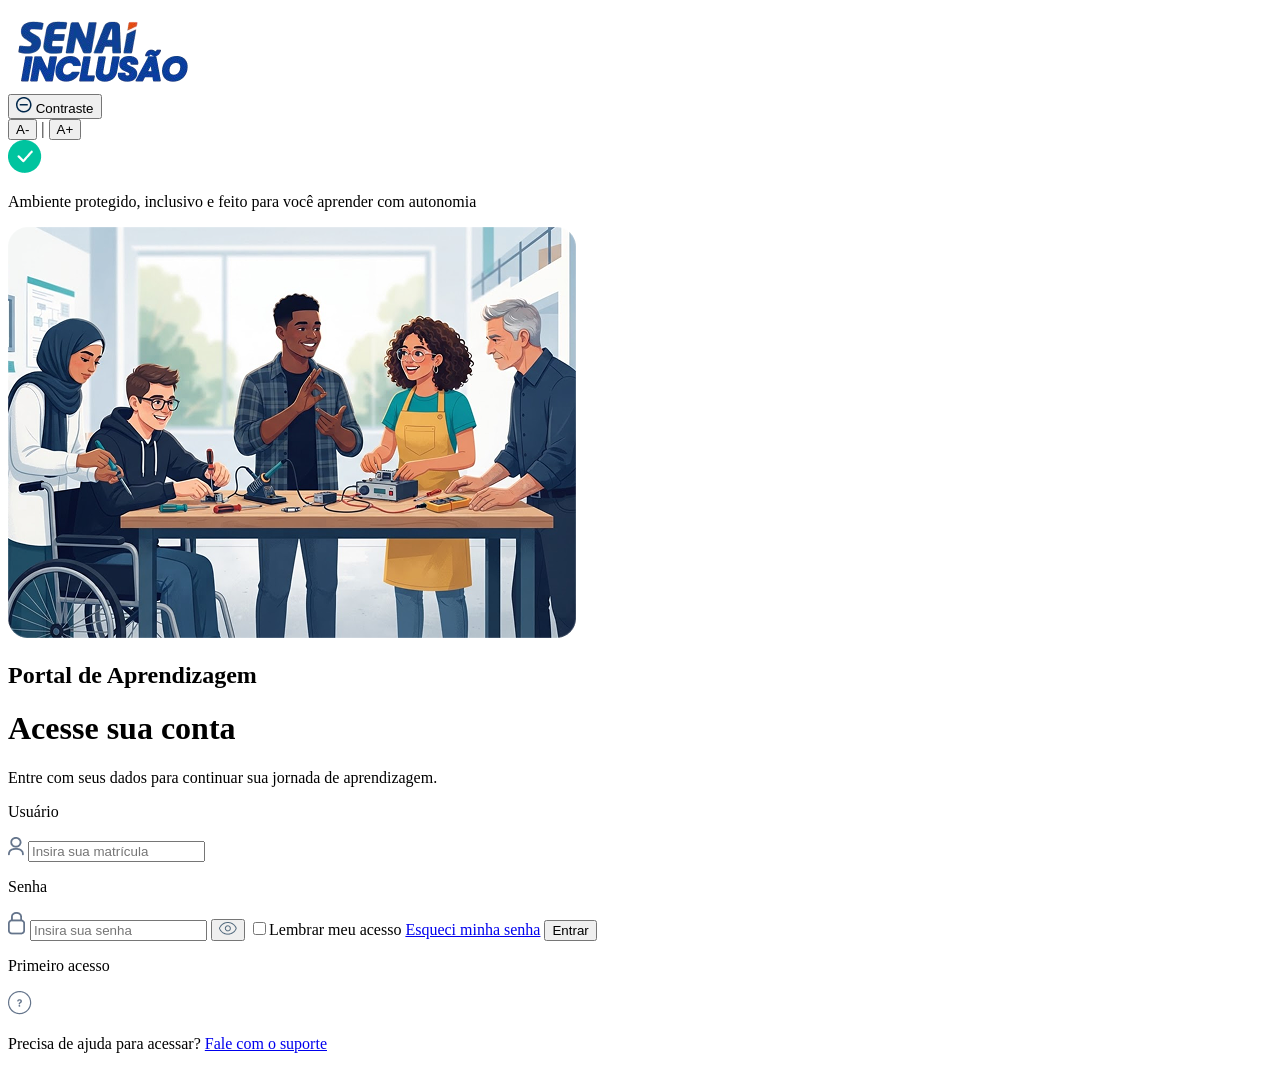
==== index.html @ d4640321 "Rename login.html to index.html objective: make the site work" ====
<!DOCTYPE html>
<html lang="pt-BR">
<head>
    <meta charset="UTF-8">
    <meta name="viewport" content="width=device-width, initial-scale=1.0">
    <link rel="stylesheet" href="style.css">
    <link rel="icon" href="assets/page-icon.png">
    <title>Login | Senai Inclusão</title>
</head>
<body>
    <header><!--Cabeçalho da logo + botões de acessibilidade-->
        
        <div> <!--Logo-->
            <img src="assets/large-icon.png" alt="SENAI Inclusão">
        </div>
        
        <div> <!--Botões de acessibilidade-->
        
            <button> <!--Contraste-->
                <img src="assets/contrast-icon.png" alt="Botão de Contraste">
                Contraste 
            </button>
        
            <div> <!--Botão de diminuir e de aumentar fonte-->
                <button>A-</button> | <button>A+</button>
            </div>
        
        </div>

    </header>

    <main>

        <div> <!--alguma coisa dizendo que o ambiente é seguro-->
            <div> <!--mensagem bonitinha + check-->
                <img src="assets/check.png" alt="Símbolo verde de check">
                <p id="Ambiente-protegido">Ambiente protegido, inclusivo e feito para você aprender com autonomia</p>
            </div>
            <img src="assets/alunos-login-page.png" alt="Alunos diversos interagindo entre si"> <!--imagem bonitinha proposta-->
        </div>

        <div> <!--área para fazer o login-->
            <h2>Portal de Aprendizagem</h2>
            <h1>Acesse sua conta</h1>
            <p>Entre com seus dados para continuar sua jornada de aprendizagem.</p>
            
            <form action="">
            <p>Usuário</p>
            <label for="Usuario">
                <img src="assets/user.png" alt="Bonequinho de usuário">
                <input type="text" placeholder="Insira sua matrícula">
            </label>
            
            <p>Senha</p>
            <label for="Senha">
                <img src="assets/locker.png" alt="Cadeado">
                <input type="text" placeholder="Insira sua senha">
                <button><img src="assets/eye.png" alt="Ver senha"></button>
            </label>
            
            <label for="Lembrar-acesso">
                <input type="checkbox">Lembrar meu acesso
            </label>
            
            <a href="inserir pagina de senha">Esqueci minha senha</a>
            
            <button type="submit">Entrar</button>
            </form>

            <p>Primeiro acesso</p> <!--add tracinhos de cada lado-->
            <img src="assets/question.png">
            <p>Precisa de ajuda para acessar? <a href="uma tela de suporte">Fale com o suporte</a></p>

        </div>

    </main>
</body>
</html>

<!--devo fazer as telas mobile13 e web04->
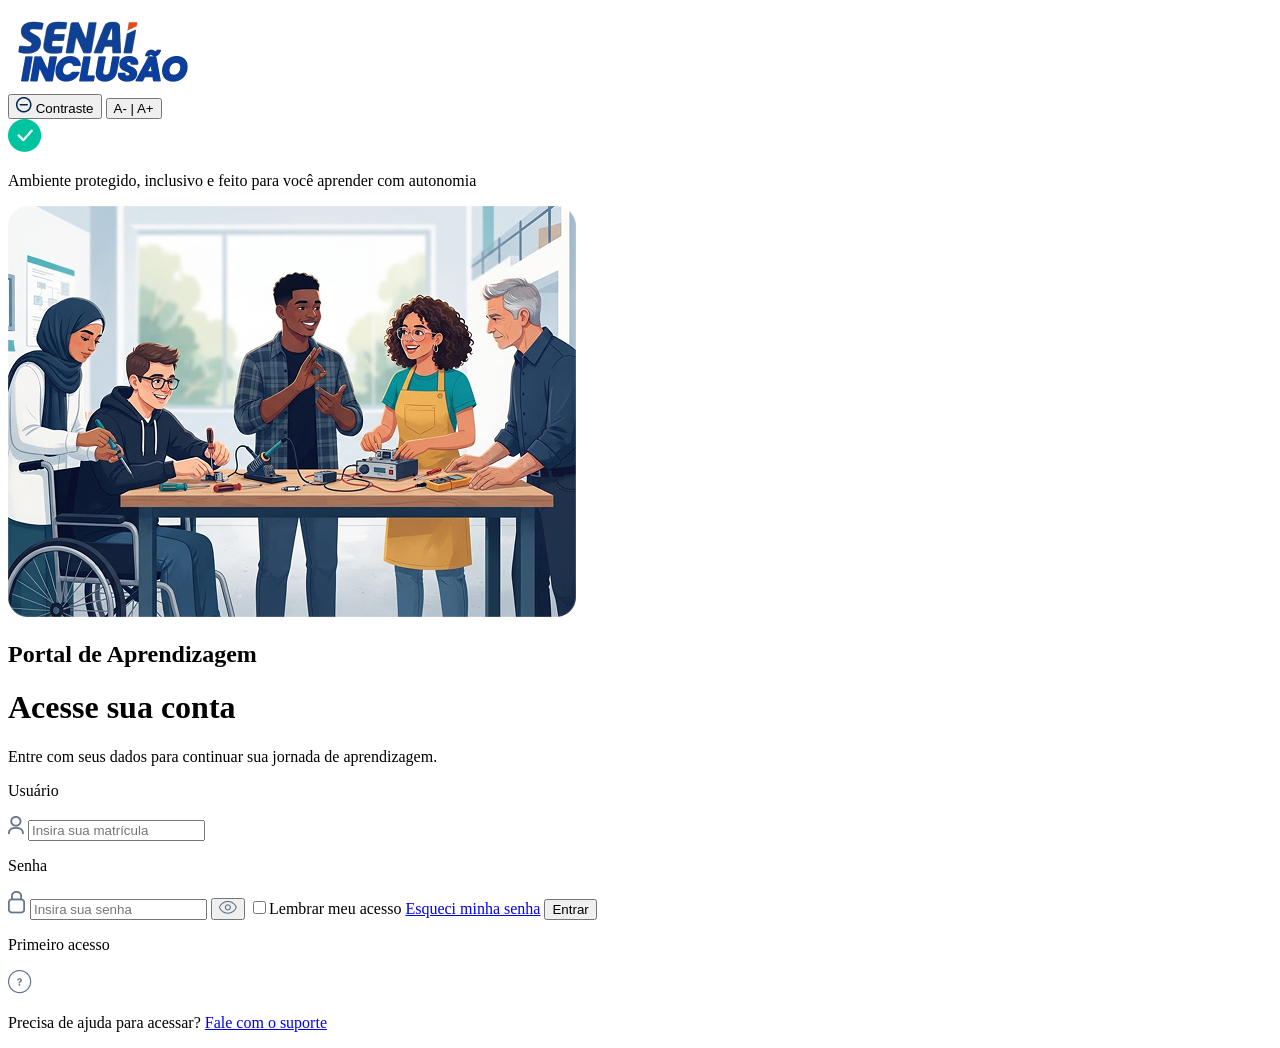
==== commit 7149ccfe: "Index update (switching id's to classes and aligning to the CSS)" ====
--- a/index.html
+++ b/index.html
@@ -10,36 +10,33 @@
 <body>
     <header><!--Cabeçalho da logo + botões de acessibilidade-->
         
-        <div> <!--Logo-->
-            <img src="assets/large-icon.png" alt="SENAI Inclusão">
-        </div>
+        <!--Logo-->
+        <img src="assets/large-icon.png" alt="SENAI Inclusão" class="logo">
         
-        <div> <!--Botões de acessibilidade-->
+        <div class="buttons"> <!--Botões de acessibilidade-->
         
-            <button> <!--Contraste-->
+            <button onclick="" id="contraste"> <!--Contraste-->
                 <img src="assets/contrast-icon.png" alt="Botão de Contraste">
                 Contraste 
             </button>
-        
-            <div> <!--Botão de diminuir e de aumentar fonte-->
-                <button>A-</button> | <button>A+</button>
-            </div>
-        
+            
+            <!--Botão de diminuir e de aumentar fonte--> <!--A+ tem que ser Aa pq A+ n pega em css-->
+            <button class="alter-font"> <a onclick="" id="A-">A-</a> | <a onclick="" id="Aa">A+</a></button>
+            
         </div>
-
     </header>
 
     <main>
 
-        <div> <!--alguma coisa dizendo que o ambiente é seguro-->
-            <div> <!--mensagem bonitinha + check-->
+        <div> <!--alguma coisa dizendo que o ambiente é seguro + imagem random-->
+            <div class="check-mensagem"> <!--mensagem bonitinha + check-->
                 <img src="assets/check.png" alt="Símbolo verde de check">
-                <p id="Ambiente-protegido">Ambiente protegido, inclusivo e feito para você aprender com autonomia</p>
+                <p>Ambiente protegido, inclusivo e feito para você aprender com autonomia</p>
             </div>
-            <img src="assets/alunos-login-page.png" alt="Alunos diversos interagindo entre si"> <!--imagem bonitinha proposta-->
+            <img src="assets/alunos-login-page.png" alt="Alunos diversos interagindo entre si" id="alunos-imagem"> <!--imagem bonitinha proposta-->
         </div>
 
-        <div> <!--área para fazer o login-->
+        <div class="area-login"> <!--área para fazer o login-->
             <h2>Portal de Aprendizagem</h2>
             <h1>Acesse sua conta</h1>
             <p>Entre com seus dados para continuar sua jornada de aprendizagem.</p>
@@ -68,8 +65,10 @@
             </form>
 
             <p>Primeiro acesso</p> <!--add tracinhos de cada lado-->
-            <img src="assets/question.png">
-            <p>Precisa de ajuda para acessar? <a href="uma tela de suporte">Fale com o suporte</a></p>
+            <div class="question-ajuda">
+                <img src="assets/question.png">
+                <p>Precisa de ajuda para acessar? <a href="uma tela de suporte">Fale com o suporte</a></p>
+            </div>
 
         </div>
 
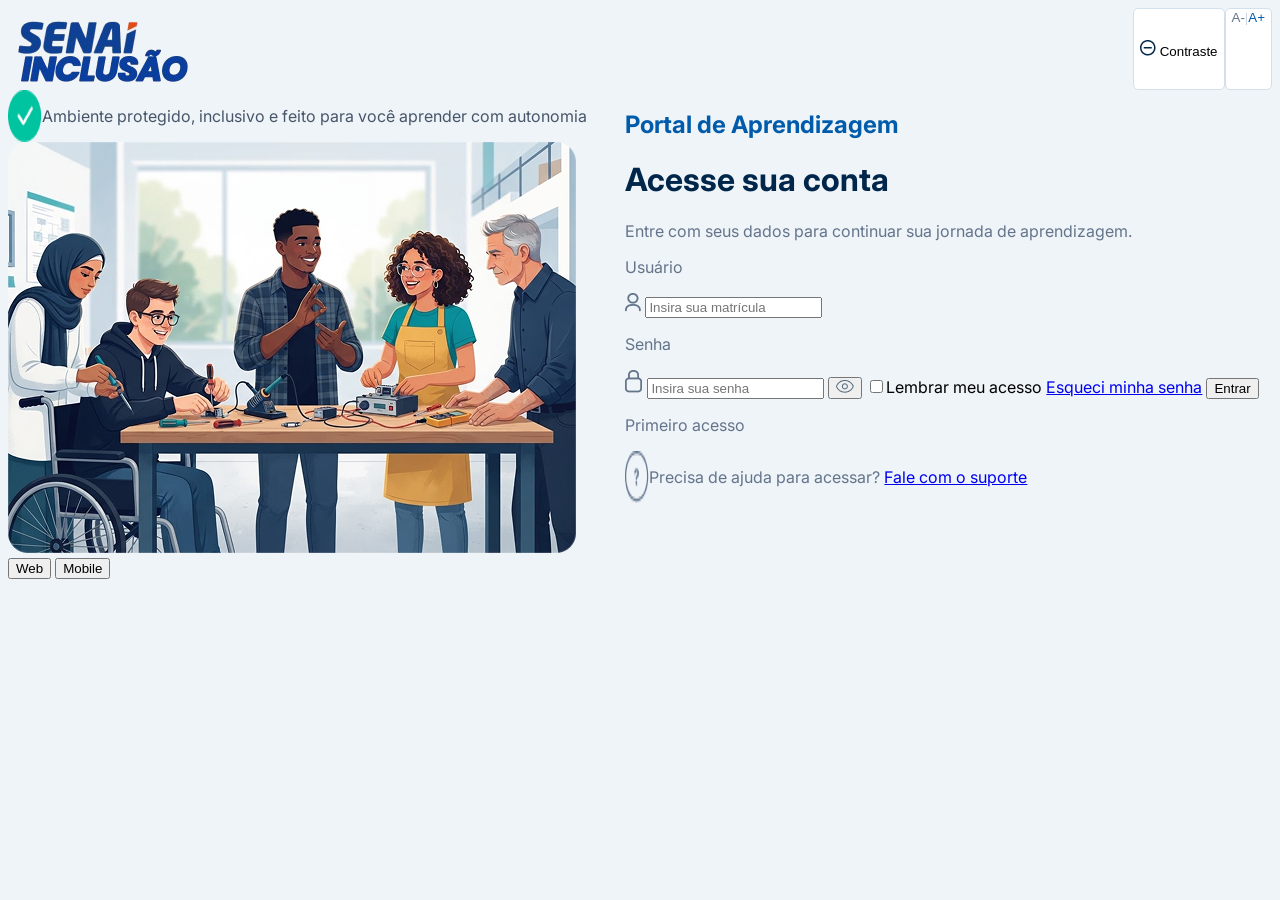
==== commit dafd3a55: "Criação da página de publicação de avisos" ====
--- a/index.html
+++ b/index.html
@@ -1,79 +1,82 @@
-<!DOCTYPE html>
-<html lang="pt-BR">
-<head>
-    <meta charset="UTF-8">
-    <meta name="viewport" content="width=device-width, initial-scale=1.0">
-    <link rel="stylesheet" href="style.css">
-    <link rel="icon" href="assets/page-icon.png">
-    <title>Login | Senai Inclusão</title>
-</head>
-<body>
-    <header><!--Cabeçalho da logo + botões de acessibilidade-->
-        
-        <!--Logo-->
-        <img src="assets/large-icon.png" alt="SENAI Inclusão" class="logo">
-        
-        <div class="buttons"> <!--Botões de acessibilidade-->
-        
-            <button onclick="" id="contraste"> <!--Contraste-->
-                <img src="assets/contrast-icon.png" alt="Botão de Contraste">
-                Contraste 
-            </button>
-            
-            <!--Botão de diminuir e de aumentar fonte--> <!--A+ tem que ser Aa pq A+ n pega em css-->
-            <button class="alter-font"> <a onclick="" id="A-">A-</a> | <a onclick="" id="Aa">A+</a></button>
-            
-        </div>
-    </header>
-
-    <main>
-
-        <div> <!--alguma coisa dizendo que o ambiente é seguro + imagem random-->
-            <div class="check-mensagem"> <!--mensagem bonitinha + check-->
-                <img src="assets/check.png" alt="Símbolo verde de check">
-                <p>Ambiente protegido, inclusivo e feito para você aprender com autonomia</p>
-            </div>
-            <img src="assets/alunos-login-page.png" alt="Alunos diversos interagindo entre si" id="alunos-imagem"> <!--imagem bonitinha proposta-->
-        </div>
-
-        <div class="area-login"> <!--área para fazer o login-->
-            <h2>Portal de Aprendizagem</h2>
-            <h1>Acesse sua conta</h1>
-            <p>Entre com seus dados para continuar sua jornada de aprendizagem.</p>
-            
-            <form action="">
-            <p>Usuário</p>
-            <label for="Usuario">
-                <img src="assets/user.png" alt="Bonequinho de usuário">
-                <input type="text" placeholder="Insira sua matrícula">
-            </label>
-            
-            <p>Senha</p>
-            <label for="Senha">
-                <img src="assets/locker.png" alt="Cadeado">
-                <input type="text" placeholder="Insira sua senha">
-                <button><img src="assets/eye.png" alt="Ver senha"></button>
-            </label>
-            
-            <label for="Lembrar-acesso">
-                <input type="checkbox">Lembrar meu acesso
-            </label>
-            
-            <a href="inserir pagina de senha">Esqueci minha senha</a>
-            
-            <button type="submit">Entrar</button>
-            </form>
-
-            <p>Primeiro acesso</p> <!--add tracinhos de cada lado-->
-            <div class="question-ajuda">
-                <img src="assets/question.png">
-                <p>Precisa de ajuda para acessar? <a href="uma tela de suporte">Fale com o suporte</a></p>
-            </div>
-
-        </div>
-
-    </main>
-</body>
-</html>
-
-<!--devo fazer as telas mobile13 e web04->
+<!DOCTYPE html>
+<html lang="pt-BR">
+<head>
+    <meta charset="UTF-8">
+    <meta name="viewport" content="width=device-width, initial-scale=1.0">
+    <link rel="stylesheet" href="styles/main-styles.css">
+    <link rel="stylesheet" href="styles/login.css">
+    <link rel="icon" href="assets/page-icon.png">
+    <title>Login | Senai Inclusão</title>
+</head>
+<body>
+    <header><!--Cabeçalho da logo + botões de acessibilidade-->
+        
+        <!--Logo-->
+        <img src="assets/large-icon.png" alt="SENAI Inclusão" class="logo">
+        
+        <div class="buttons"> <!--Botões de acessibilidade-->
+        
+            <button onclick="" id="contraste"> <!--Contraste-->
+                <img src="assets/contrast-icon.png" alt="Botão de Contraste">
+                Contraste 
+            </button>
+            
+            <!--Botão de diminuir e de aumentar fonte--> <!--A+ tem que ser Aa pq A+ n pega em css-->
+            <button class="alter-font"> <a onclick="" id="A-">A-</a> | <a onclick="" id="Aa">A+</a></button>
+            
+        </div>
+    </header>
+
+    <main>
+
+        <div> <!--alguma coisa dizendo que o ambiente é seguro + imagem random-->
+            <div class="check-mensagem"> <!--mensagem bonitinha + check-->
+                <img src="assets/check.png" alt="Símbolo verde de check">
+                <p>Ambiente protegido, inclusivo e feito para você aprender com autonomia</p>
+            </div>
+            <img src="assets/alunos-login-page.png" alt="Alunos diversos interagindo entre si" id="alunos-imagem"> <!--imagem bonitinha proposta-->
+        </div>
+
+        <div class="area-login"> <!--área para fazer o login-->
+            <h2>Portal de Aprendizagem</h2>
+            <h1>Acesse sua conta</h1>
+            <p>Entre com seus dados para continuar sua jornada de aprendizagem.</p>
+            
+            <form action="">
+            <p>Usuário</p>
+            <label for="Usuario">
+                <img src="assets/user.png" alt="Bonequinho de usuário">
+                <input type="text" placeholder="Insira sua matrícula">
+            </label>
+            
+            <p>Senha</p>
+            <label for="Senha">
+                <img src="assets/locker.png" alt="Cadeado">
+                <input type="text" placeholder="Insira sua senha">
+                <button><img src="assets/eye.png" alt="Ver senha"></button>
+            </label>
+            
+            <label for="Lembrar-acesso">
+                <input type="checkbox">Lembrar meu acesso
+            </label>
+            
+            <a href="inserir pagina de senha">Esqueci minha senha</a>
+            
+            <button type="submit">Entrar</button>
+            </form>
+
+            <p>Primeiro acesso</p> <!--add tracinhos de cada lado-->
+            <div class="question-ajuda">
+                <img src="assets/question.png">
+                <p>Precisa de ajuda para acessar? <a href="uma tela de suporte">Fale com o suporte</a></p>
+            </div>
+
+        </div>
+
+    </main>
+    <button onclick="window.location.href='web/avisos-publi.html'"> Web </button> <!--temporario--> 
+    <button onclick="window.location.href='mobile/perfil.html'"> Mobile </button> <!--temporario-->
+</body>
+</html>
+
+<!--devo fazer as telas mobile13 e web04->
--- a/styles/main-styles.css
+++ b/styles/main-styles.css
@@ -0,0 +1,15 @@
+@import url('https://fonts.googleapis.com/css2?family=Inter:ital,opsz,wght@0,14..32,100..900;1,14..32,100..900&display=swap');
+
+:root{
+    font-family: "Inter", sans-serif;
+    background-color: #EEF4F8;
+}
+
+button:hover{
+    cursor: pointer;
+}
+
+/*================================= Port pra celular =================================*/
+@media screen and (max-width: 440px){
+
+}
--- a/styles/login.css
+++ b/styles/login.css
@@ -0,0 +1,89 @@
+/*================================= Head =================================*/
+header{
+    display:flex;
+    flex-direction: row;
+    justify-content: space-between;
+}
+
+.buttons{
+    display:flex;
+    flex-direction: row;
+
+    button{
+        background-color: white;
+
+        border-color: #D1E0EC;
+        border-style: solid;
+        border-width: 0.05px;
+        border-radius: 5px;
+    }
+}
+
+/*================================= botões melhor separado =================================*/
+
+.alter-font{
+    display: flex;
+    color: #CBD5E1;
+    
+}
+
+/*teve que ser Aa pq A+ n funciona*/
+#Aa{
+    color: #005CAA;
+
+}
+
+#A-{
+    color: #64748B;
+
+}
+
+/*================================= main =================================*/
+
+main{
+    display: flex;
+    flex-direction: row;
+    gap: 3vw;
+    justify-self: center;
+}
+
+/*================================= (check+mensagem) + imagem =================================*/
+
+.check-mensagem{
+    display: flex;
+    flex-direction: row;
+    color: #475569;
+}
+
+.question-ajuda{
+    display: flex;
+    flex-direction: row;
+}
+
+/*================================= area de login =================================*/
+.area-login{
+    h2{
+        color: #005CAA;
+    }
+
+    h1{
+        color: #00274B;
+    }
+
+    p{
+        color: #64748B;
+    }
+
+}
+
+
+/*================================= Port pra celular =================================*/
+@media screen and (max-width: 440px){
+    header{
+    display:flex;
+    flex-direction: column-reverse;
+    
+
+    }
+
+}
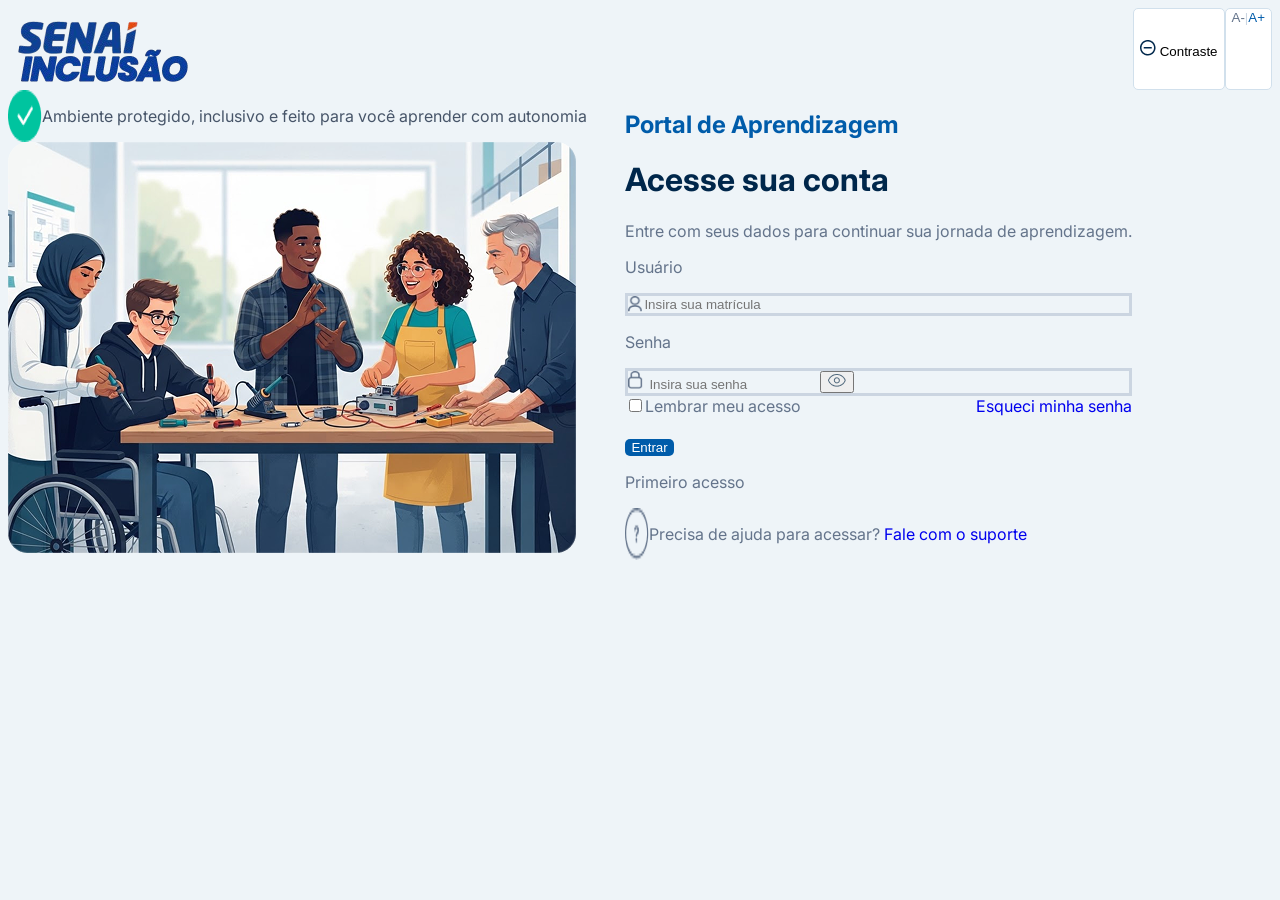
==== commit f8f77ba0: "atualização css do login, tela de perfil do mobile e publicação do aviso" ====
--- a/index.html
+++ b/index.html
@@ -22,7 +22,7 @@
             </button>
             
             <!--Botão de diminuir e de aumentar fonte--> <!--A+ tem que ser Aa pq A+ n pega em css-->
-            <button class="alter-font"> <a onclick="" id="A-">A-</a> | <a onclick="" id="Aa">A+</a></button>
+            <button class="alter-font"> <a href="#" onclick="diminuirfonte()" id="A-">A-</a> | <a href="#" onclick="aumentarfonte()" id="Aa">A+</a></button>
             
         </div>
     </header>
@@ -44,25 +44,29 @@
             
             <form action="">
             <p>Usuário</p>
-            <label for="Usuario">
+            <label for="Usuario" class="usuario">
                 <img src="assets/user.png" alt="Bonequinho de usuário">
                 <input type="text" placeholder="Insira sua matrícula">
             </label>
             
             <p>Senha</p>
-            <label for="Senha">
-                <img src="assets/locker.png" alt="Cadeado">
-                <input type="text" placeholder="Insira sua senha">
+            <label for="Senha" class="senha">
+                <div>
+                    <img src="assets/locker.png" alt="Cadeado">
+                    <input type="text" placeholder="Insira sua senha">
+                </div>
                 <button><img src="assets/eye.png" alt="Ver senha"></button>
             </label>
             
-            <label for="Lembrar-acesso">
-                <input type="checkbox">Lembrar meu acesso
-            </label>
+            <div class="acesso-senha">
+                <label for="Lembrar-acesso" class="lembrar-acesso">
+                    <input type="checkbox">Lembrar meu acesso
+                </label>
+                <a href="inserir pagina de senha">Esqueci minha senha</a>
+            </div>
             
-            <a href="inserir pagina de senha">Esqueci minha senha</a>
-            
-            <button type="submit">Entrar</button>
+            <br>
+            <button type="submit" id="entrar">Entrar</button>
             </form>
 
             <p>Primeiro acesso</p> <!--add tracinhos de cada lado-->
@@ -74,9 +78,7 @@
         </div>
 
     </main>
-    <button onclick="window.location.href='web/avisos-publi.html'"> Web </button> <!--temporario--> 
-    <button onclick="window.location.href='mobile/perfil.html'"> Mobile </button> <!--temporario-->
 </body>
 </html>
 
-<!--devo fazer as telas mobile13 e web04->+<!--devo fazer as telas mobile13 e web04->
--- a/styles/main-styles.css
+++ b/styles/main-styles.css
@@ -9,6 +9,9 @@
     cursor: pointer;
 }
 
+a{
+    text-decoration: none;
+}
 /*================================= Port pra celular =================================*/
 @media screen and (max-width: 440px){
 
--- a/styles/login.css
+++ b/styles/login.css
@@ -74,8 +74,73 @@
         color: #64748B;
     }
 
+    form{
+
+        label{
+            background-color: #EEF4F8;
+            
+
+            display: flex;
+            align-items: center;
+            flex-direction: row;
+            
+        }
+
+        input{
+            border-style: none;
+            background-color: #EEF4F8;
+        }
+    }
+
 }
 
+#entrar{
+    background-color: #005CAA;
+        color: white;
+        border-style: none;
+        border-radius: 5px;
+}
+
+.acesso-senha{
+    display: flex;
+    flex-direction: row;
+    justify-content: space-between;
+
+    a:hover{
+        text-decoration: underline;
+    }
+}
+
+.lembrar-acesso{
+    color: #64748B;
+    label{
+    border-style: none;
+    }
+}
+
+/*================================= Campos de usuario e senha =================================*/
+
+.usuario,.senha{
+    border-style: solid;
+    border-color: #CBD5E1;
+}
+
+.usuario{
+    img{
+        width: 14px;
+        height: 16px;
+    }
+}
+
+.senha{
+
+    div{
+        img{
+            width: 15px;
+            height: 18px;
+        }
+    }
+}
 
 /*================================= Port pra celular =================================*/
 @media screen and (max-width: 440px){
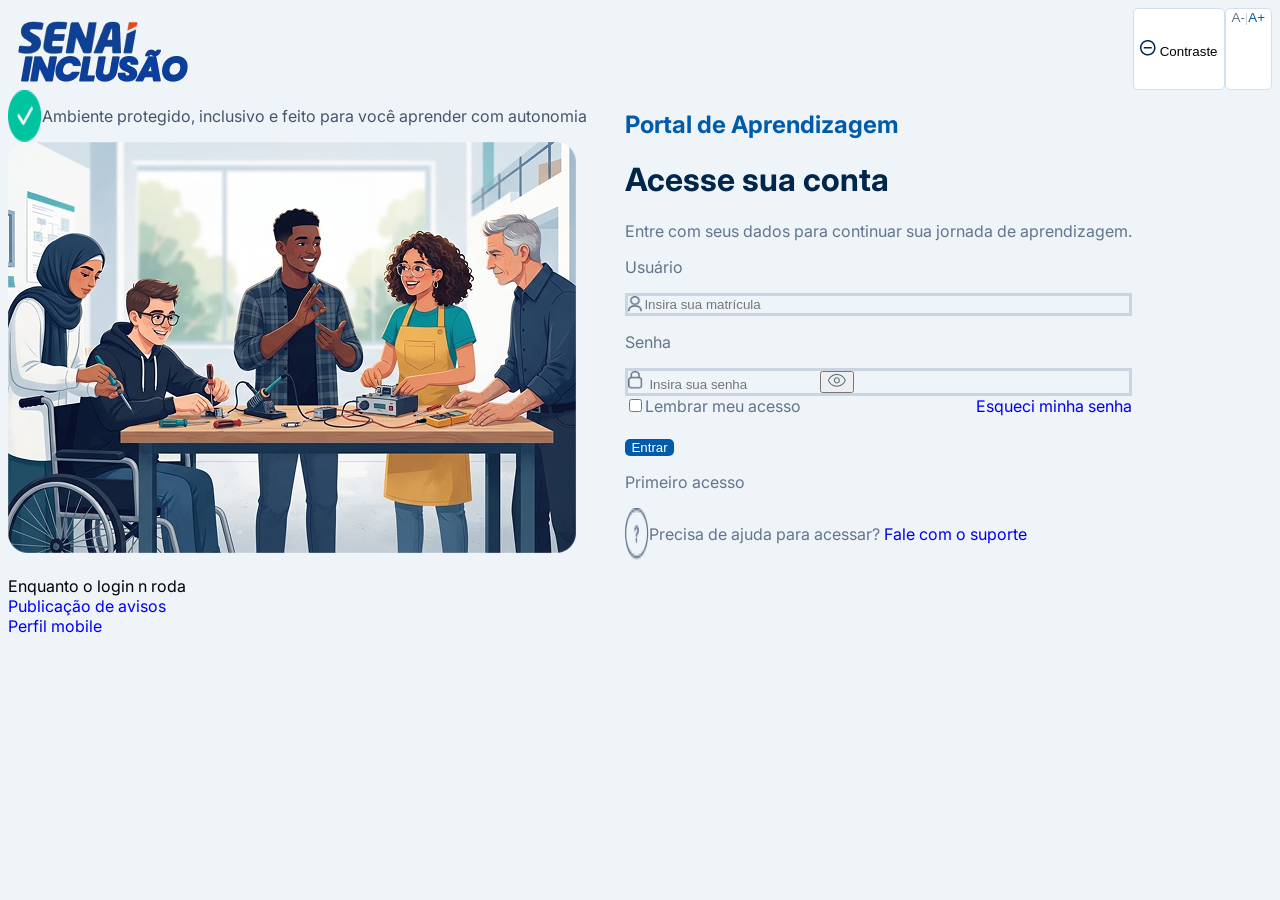
==== commit 5da89876: "Publicação de avisos html atualizado e index tbm, mas foi só pra facilitar meu acesso" ====
--- a/index.html
+++ b/index.html
@@ -3,6 +3,7 @@
 <head>
     <meta charset="UTF-8">
     <meta name="viewport" content="width=device-width, initial-scale=1.0">
+    <meta name="author" content="Gabriel Ramos">
     <link rel="stylesheet" href="styles/main-styles.css">
     <link rel="stylesheet" href="styles/login.css">
     <link rel="icon" href="assets/page-icon.png">
@@ -42,20 +43,20 @@
             <h1>Acesse sua conta</h1>
             <p>Entre com seus dados para continuar sua jornada de aprendizagem.</p>
             
-            <form action="">
+            <form id="login-form">
             <p>Usuário</p>
             <label for="Usuario" class="usuario">
                 <img src="assets/user.png" alt="Bonequinho de usuário">
-                <input type="text" placeholder="Insira sua matrícula">
+                <input type="text" placeholder="Insira sua matrícula" id="user">
             </label>
             
             <p>Senha</p>
             <label for="Senha" class="senha">
                 <div>
                     <img src="assets/locker.png" alt="Cadeado">
-                    <input type="text" placeholder="Insira sua senha">
+                    <input type="text" placeholder="Insira sua senha" id="password">
                 </div>
-                <button><img src="assets/eye.png" alt="Ver senha"></button>
+                <button aria-label="Mostrar senha" onclick="mostrarsenha()" ><img src="assets/eye.png" alt="Ver senha"></button>
             </label>
             
             <div class="acesso-senha">
@@ -74,10 +75,13 @@
                 <img src="assets/question.png">
                 <p>Precisa de ajuda para acessar? <a href="uma tela de suporte">Fale com o suporte</a></p>
             </div>
-
         </div>
-
     </main>
+    <p>Enquanto o login n roda <br>
+        <a href="web/avisos-publi.html">Publicação de avisos</a><br>
+        <a href="mobile/perfil.html">Perfil mobile</a>
+    </p>
+    <script src="login.js"></script>
 </body>
 </html>
 
